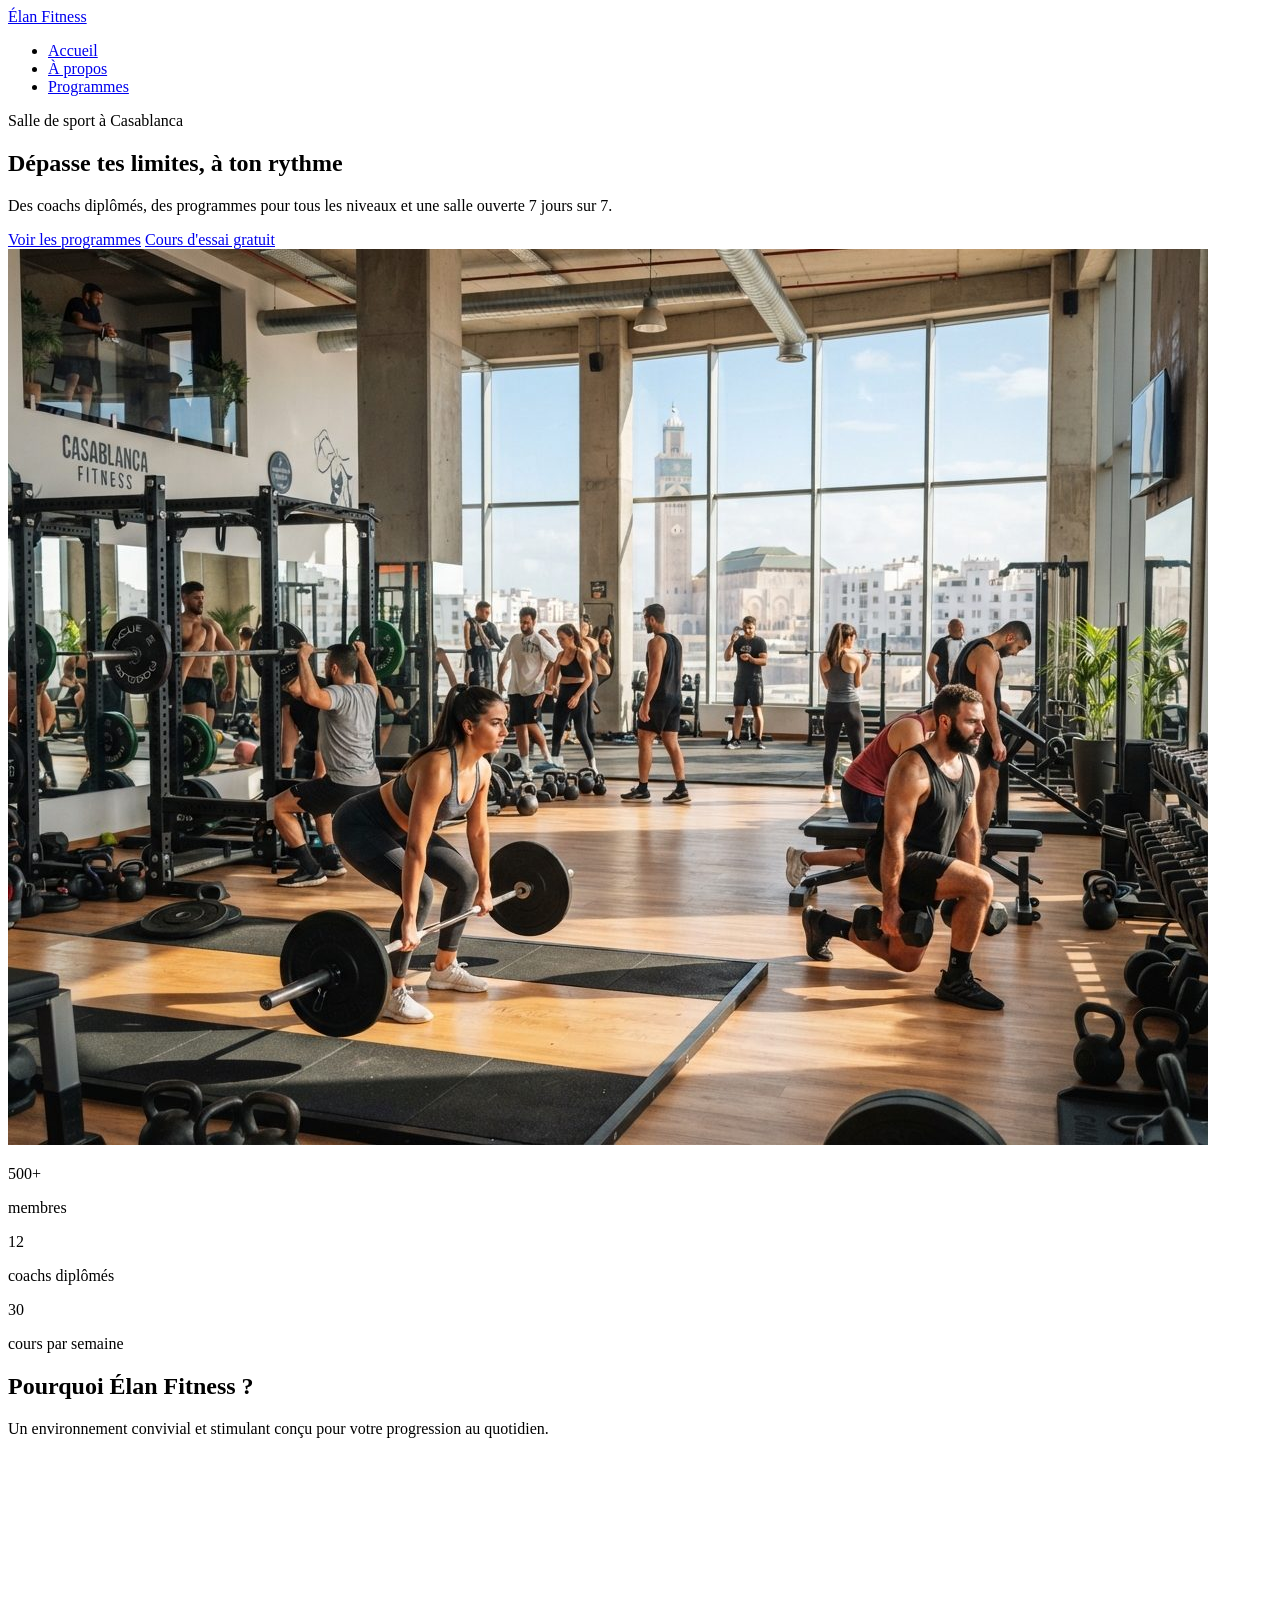
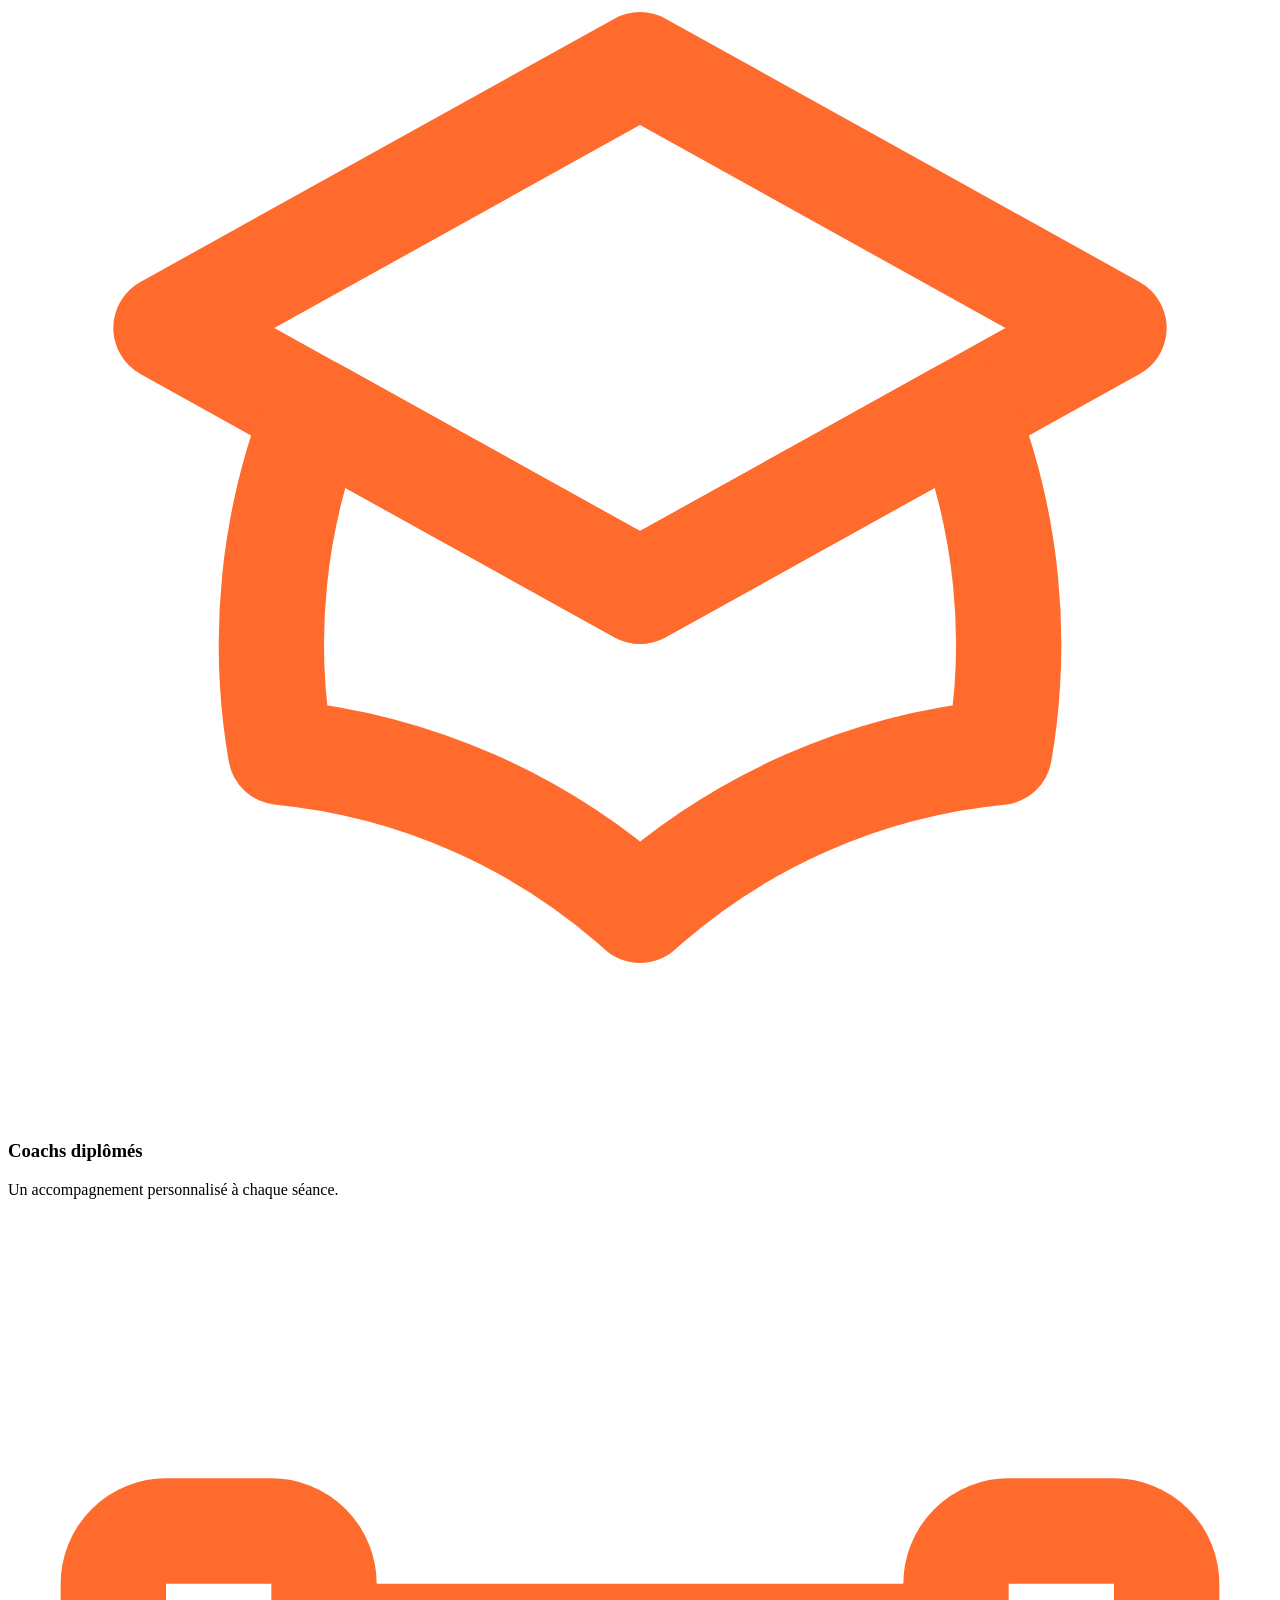
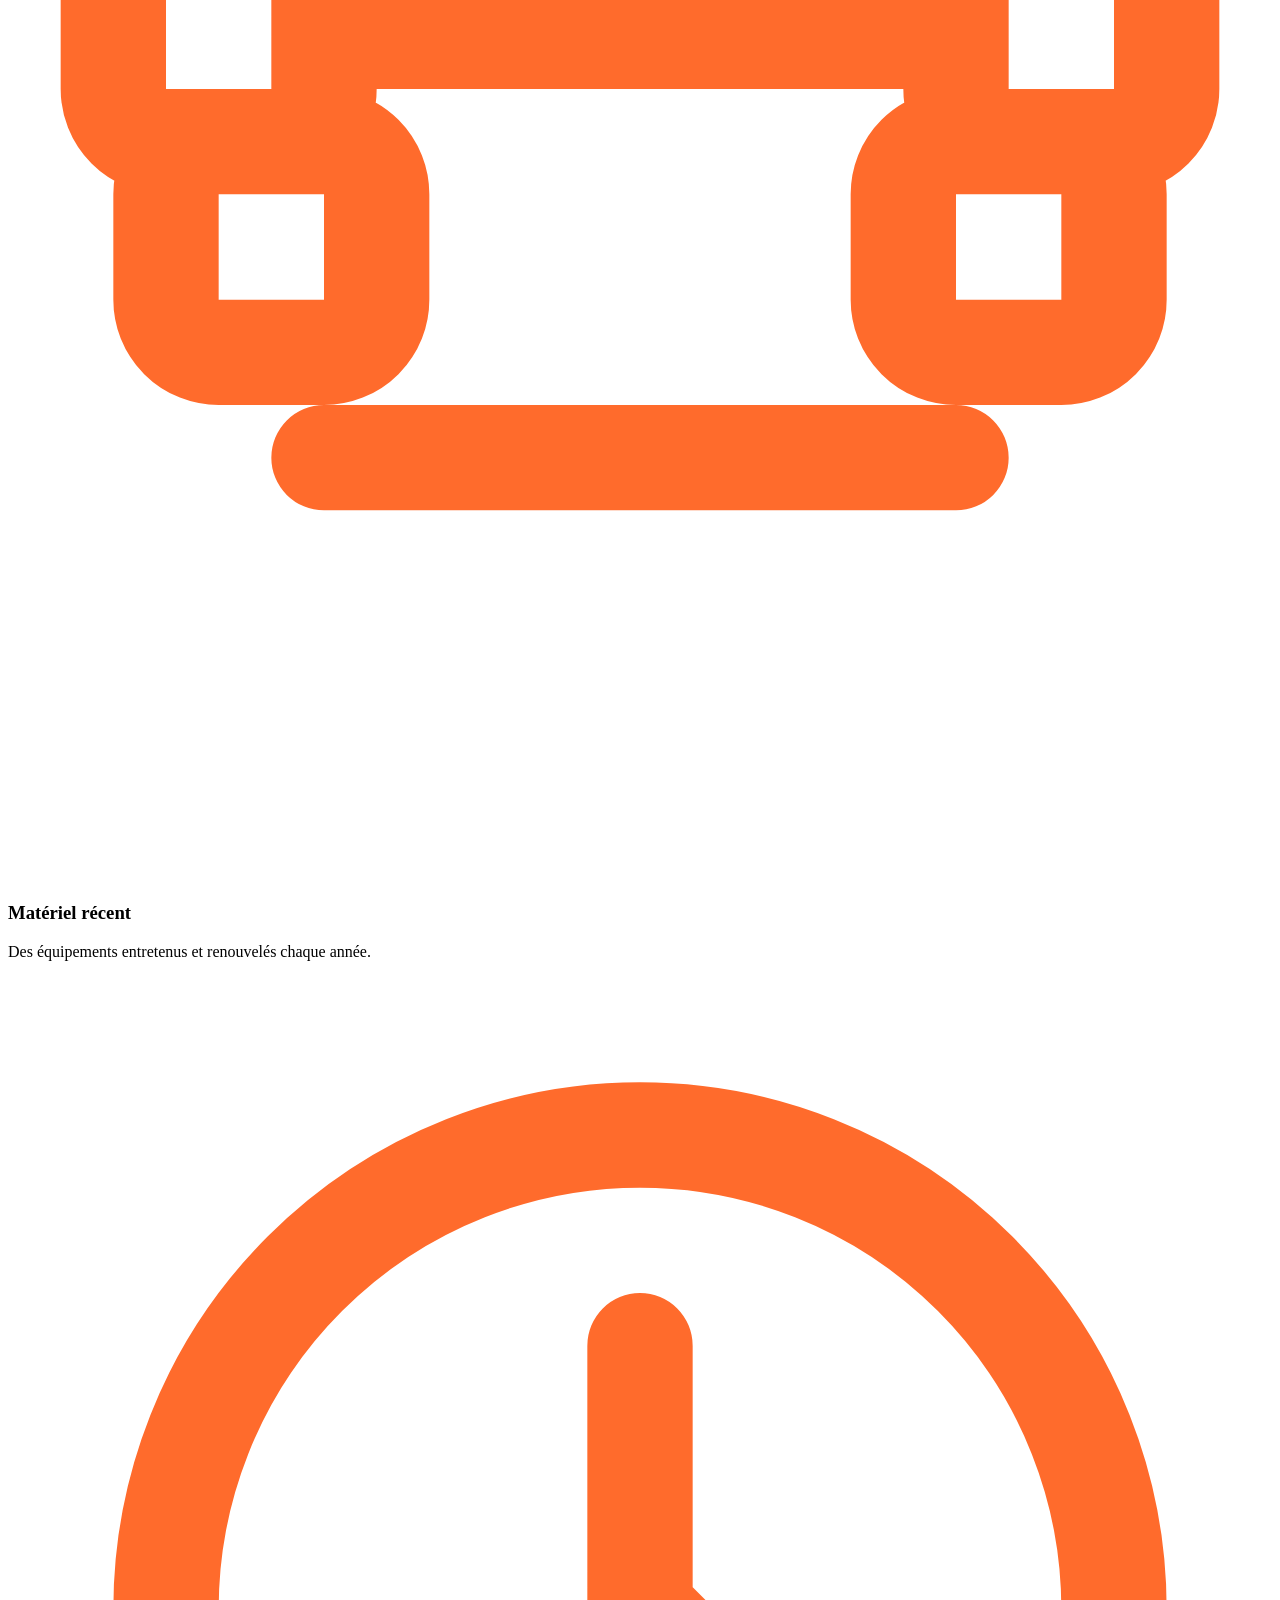
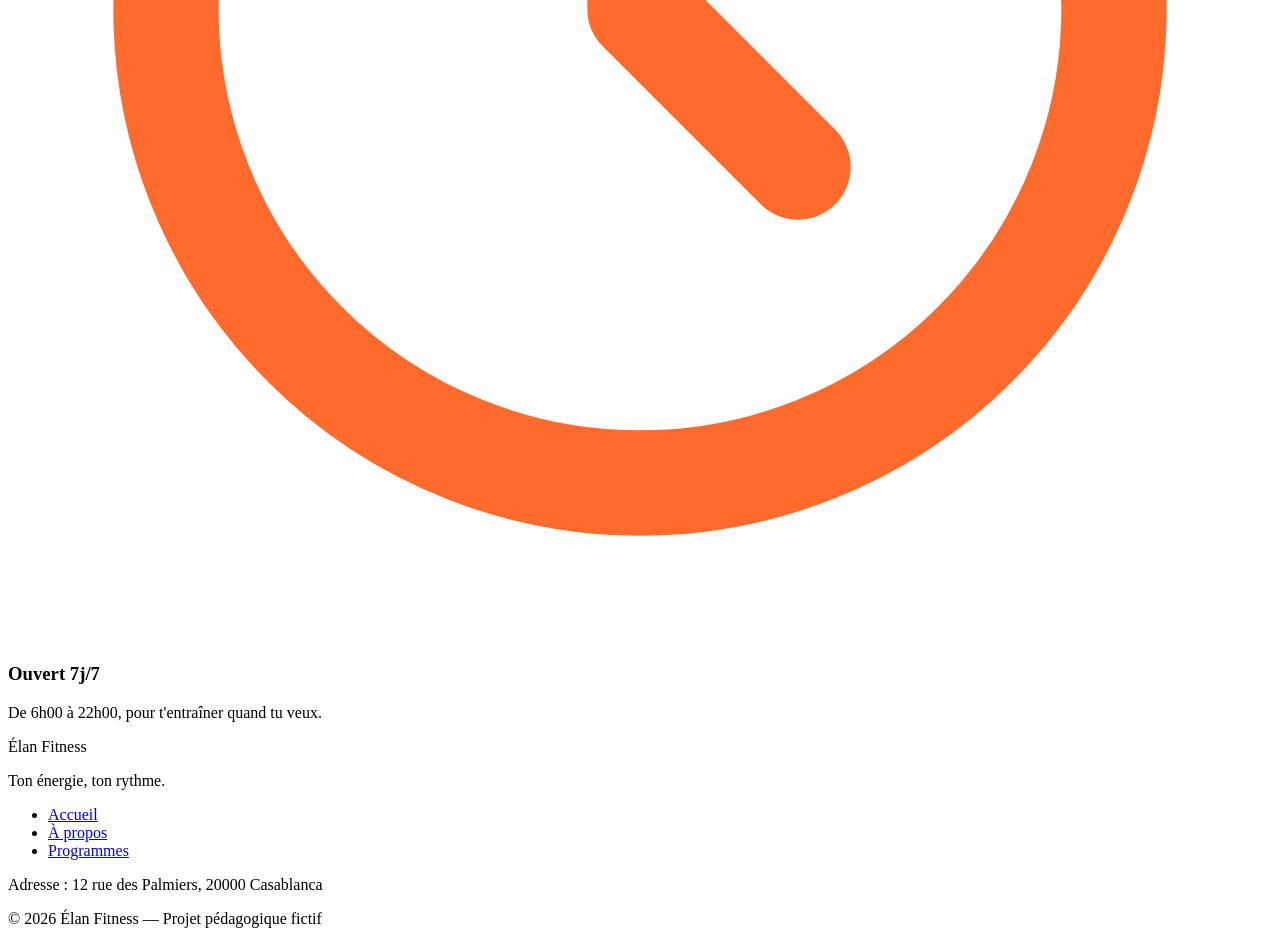
==== index.html @ fd9875f3 "feat: page splitting" ====
<!DOCTYPE html>
<html lang="fr">
<head>
  <meta charset="UTF-8">
  <meta name="viewport" content="width=device-width, initial-scale=1">
  <meta name="description" content="Élan Fitness, salle de sport à Casablanca : musculation, yoga, cardio et boxe fitness avec des coachs diplômés. Réservez votre cours d'essai gratuit.">
  <title>Élan Fitness | Salle de sport à Casablanca</title>

  <link rel="preconnect" href="https://fonts.googleapis.com">
  <link rel="preconnect" href="https://fonts.gstatic.com" crossorigin>
  <link href="https://fonts.googleapis.com/css2?family=Inter:wght@400;500;600&family=Poppins:wght@600;700;800&display=swap" rel="stylesheet">

  <link rel="stylesheet" href="style.css">
</head>

<body>

  <header class="en-tete">
    <div class="conteneur en-tete-contenu">
      <a href="#accueil" class="logo">Élan Fitness</a>

      <nav aria-label="Navigation principale">
        <ul class="menu">
          <li><a href="index.html" class="lien-actif">Accueil</a></li>
          <li><a href="propos.html">À propos</a></li>
          <li><a href="programmes.html">Programmes</a></li>
        </ul>
      </nav>
    </div>
  </header>

  <main>

    <section id="accueil" class="hero">
      <div class="conteneur">

        <div class="hero-contenu">
          <div class="hero-texte">
            <p class="sur-titre">Salle de sport à Casablanca</p>
            <h1>Dépasse tes limites, à ton rythme</h1>
            <p class="hero-description">
              Des coachs diplômés, des programmes pour tous les niveaux et une salle ouverte 7 jours sur 7.
            </p>
            <div class="boutons">
              <a href="#programmes" class="bouton bouton-principal">Voir les programmes</a>
              <a href="#contact" class="bouton bouton-secondaire">Cours d'essai gratuit</a>
            </div>
          </div>

          <img class="hero-image" src="img/hero.jpg" alt="Des personnes s'entraînent dans une salle de sport lumineuse à Casablanca">
        </div>

        <div class="chiffres">
          <div class="chiffre">
            <p class="chiffre-nombre">500+</p>
            <p>membres</p>
          </div>
          <div class="chiffre">
            <p class="chiffre-nombre">12</p>
            <p>coachs diplômés</p>
          </div>
          <div class="chiffre">
            <p class="chiffre-nombre">30</p>
            <p>cours par semaine</p>
          </div>
        </div>

      </div>
    </section>

    <section class="section section-blanche">
      <div class="conteneur">

        <div class="section-titre">
          <h2>Pourquoi Élan Fitness ?</h2>
          <p>Un environnement convivial et stimulant conçu pour votre progression au quotidien.</p>
        </div>

        <div class="cartes">
          <article class="carte carte-avantage">
            <div class="icone"><img src="img/icone-coach.svg" alt=""></div>
            <h3>Coachs diplômés</h3>
            <p>Un accompagnement personnalisé à chaque séance.</p>
          </article>

          <article class="carte carte-avantage">
            <div class="icone"><img src="img/icone-materiel.svg" alt=""></div>
            <h3>Matériel récent</h3>
            <p>Des équipements entretenus et renouvelés chaque année.</p>
          </article>

          <article class="carte carte-avantage">
            <div class="icone"><img src="img/icone-horloge.svg" alt=""></div>
            <h3>Ouvert 7j/7</h3>
            <p>De 6h00 à 22h00, pour t'entraîner quand tu veux.</p>
          </article>
        </div>

      </div>
    </section>
  </main>

  <footer class="pied-de-page">
    <div class="conteneur">

      <div class="pied-haut">
        <div>
          <p class="logo logo-clair">Élan Fitness</p>
          <p class="slogan">Ton énergie, ton rythme.</p>
        </div>

        <nav aria-label="Navigation du pied de page">
          <ul class="menu menu-pied">
            <li><a href="index.html">Accueil</a></li>
            <li><a href="propos.html">À propos</a></li>
            <li><a href="programmes.html">Programmes</a></li>
          </ul>
        </nav>
      </div>

      <div class="pied-bas">
        <p>Adresse : 12 rue des Palmiers, 20000 Casablanca</p>
        <p>&copy; 2026 Élan Fitness — Projet pédagogique fictif</p>
      </div>

    </div>
  </footer>

</body>
</html>
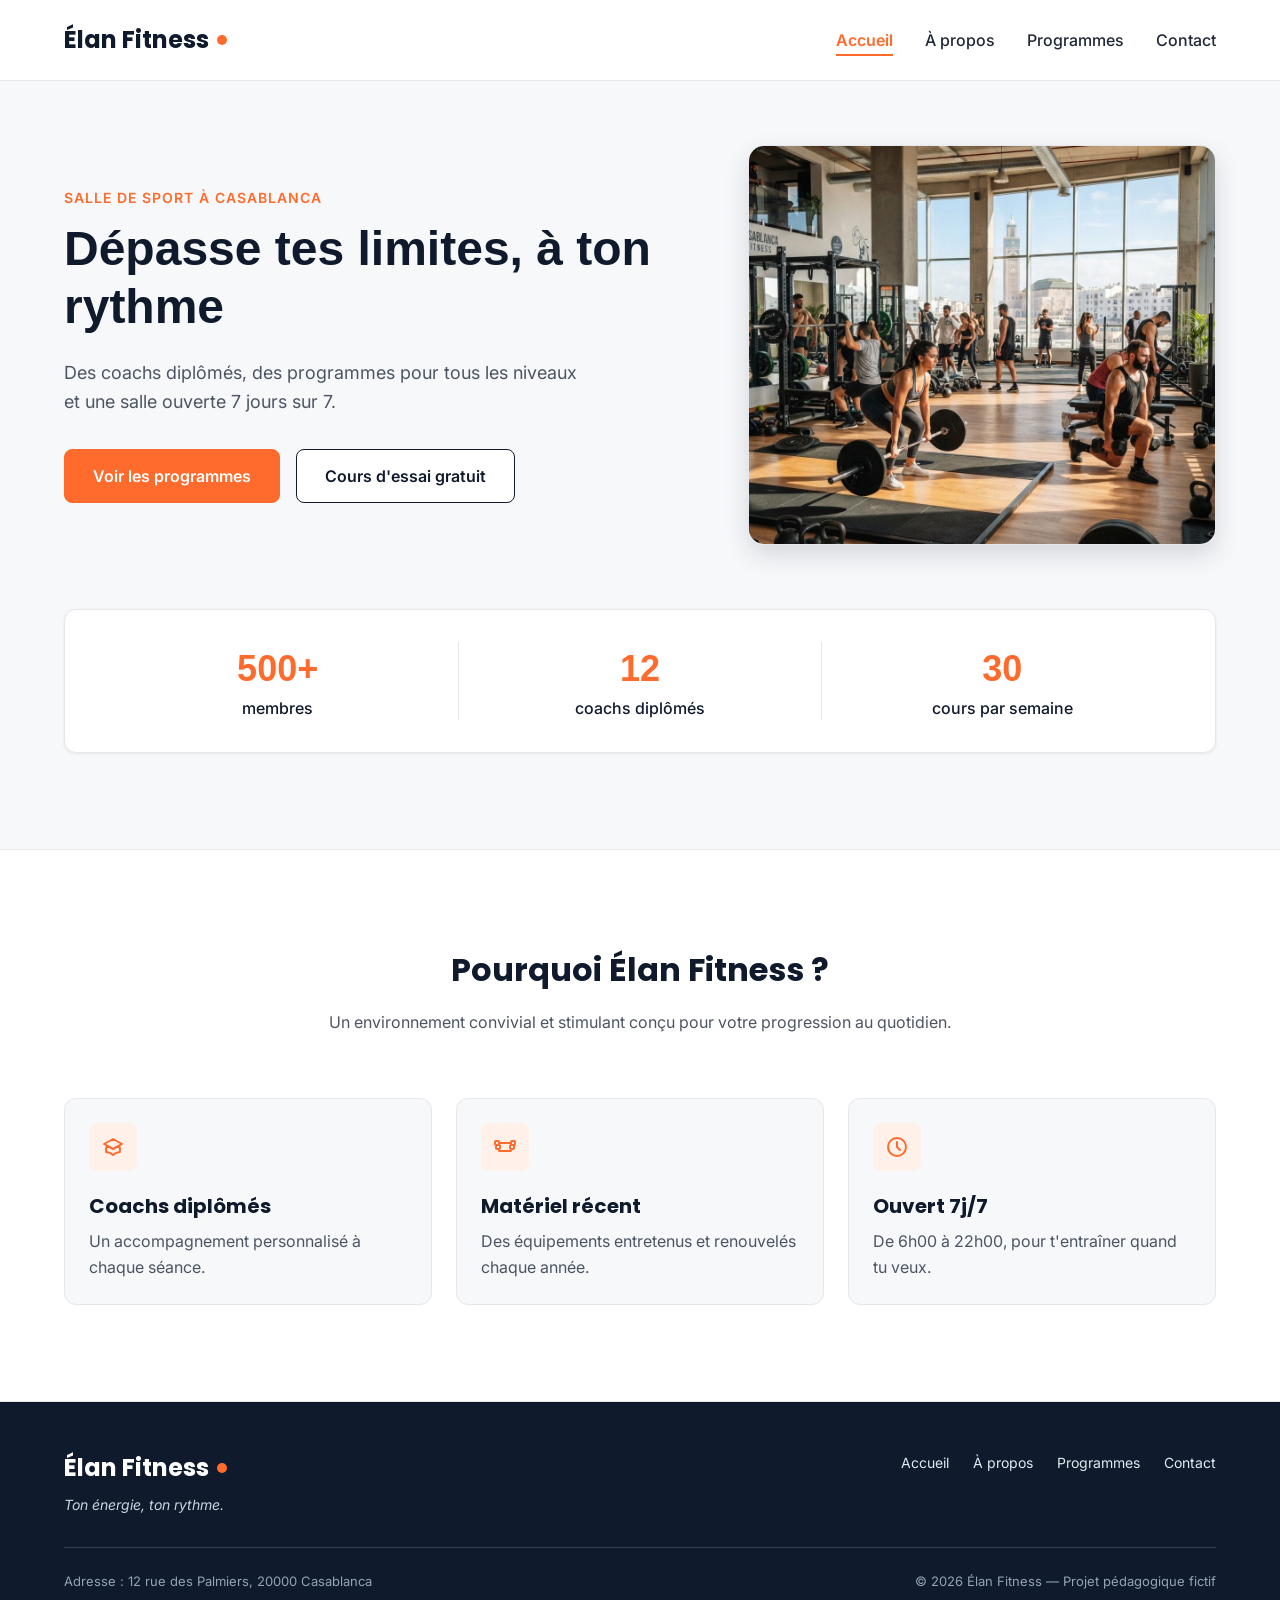
==== commit 59f6d5b7: "feat: Add section contact us" ====
--- a/index.html
+++ b/index.html
@@ -17,13 +17,14 @@
 
   <header class="en-tete">
     <div class="conteneur en-tete-contenu">
-      <a href="#accueil" class="logo">Élan Fitness</a>
+      <a href="index.html" class="logo">Élan Fitness</a>
 
       <nav aria-label="Navigation principale">
         <ul class="menu">
           <li><a href="index.html" class="lien-actif">Accueil</a></li>
           <li><a href="propos.html">À propos</a></li>
           <li><a href="programmes.html">Programmes</a></li>
+          <li><a href="contact.html">Contact</a></li>
         </ul>
       </nav>
     </div>
@@ -42,8 +43,8 @@
               Des coachs diplômés, des programmes pour tous les niveaux et une salle ouverte 7 jours sur 7.
             </p>
             <div class="boutons">
-              <a href="#programmes" class="bouton bouton-principal">Voir les programmes</a>
-              <a href="#contact" class="bouton bouton-secondaire">Cours d'essai gratuit</a>
+              <a href="programmes.html" class="bouton bouton-principal">Voir les programmes</a>
+              <a href="contact.html" class="bouton bouton-secondaire">Cours d'essai gratuit</a>
             </div>
           </div>
 
@@ -114,6 +115,7 @@
             <li><a href="index.html">Accueil</a></li>
             <li><a href="propos.html">À propos</a></li>
             <li><a href="programmes.html">Programmes</a></li>
+            <li><a href="contact.html">Contact</a></li>
           </ul>
         </nav>
       </div>
--- a/style.css
+++ b/style.css
@@ -0,0 +1,635 @@
+* {
+  box-sizing: border-box;
+  margin: 0;
+  padding: 0;
+}
+
+html {
+  scroll-behavior: smooth;
+}
+
+body {
+  font-family: 'Inter', Arial, sans-serif;
+  font-size: 16px;
+  line-height: 1.5;
+  color: #1F2937;
+  background-color: #F7F8FA;
+}
+
+h1, h2, h3, h4 {
+  font-family: 'Poppins', Arial, sans-serif;
+  color: #0F1B2D;
+}
+
+a {
+  color: inherit;
+  text-decoration: none;
+}
+
+ul {
+  list-style: none;
+}
+
+img {
+  display: block;
+  max-width: 100%;
+}
+
+a:focus-visible,
+button:focus-visible {
+  outline: 3px solid #FF6B2C;
+  outline-offset: 2px;
+}
+
+.conteneur {
+  width: 100%;
+  max-width: 1200px;
+  margin: 0 auto;
+  padding: 0 24px;
+}
+
+.section {
+  padding: 96px 0;
+}
+
+.section-blanche {
+  background-color: #FFFFFF;
+  border-top: 1px solid #E5E7EB;
+  border-bottom: 1px solid #E5E7EB;
+}
+
+.section-titre {
+  max-width: 640px;
+  margin: 0 auto 64px;
+  text-align: center;
+}
+
+.section-titre h2 {
+  font-size: 32px;
+  margin-bottom: 16px;
+}
+
+.section-titre h3 {
+  font-size: 26px;
+  margin-bottom: 12px;
+}
+
+.section-titre p {
+  color: #4B5563;
+}
+
+.sur-titre {
+  font-size: 14px;
+  font-weight: 600;
+  color: #FF6B2C;
+  text-transform: uppercase;
+  letter-spacing: 1px;
+  margin-bottom: 12px;
+}
+
+.bouton {
+  display: inline-block;
+  padding: 14px 28px;
+  border-radius: 8px;
+  font-size: 16px;
+  font-weight: 600;
+  text-align: center;
+  cursor: pointer;
+}
+
+.bouton-principal {
+  background-color: #FF6B2C;
+  border: 1px solid #FF6B2C;
+  color: #FFFFFF;
+}
+
+.bouton-principal:hover {
+  background-color: #F05817;
+}
+
+.bouton-secondaire {
+  background-color: #FFFFFF;
+  border: 1px solid #0F1B2D;
+  color: #0F1B2D;
+}
+
+.bouton-secondaire:hover {
+  background-color: #F3F4F6;
+}
+
+.cartes {
+  display: flex;
+  gap: 24px;
+}
+
+.carte {
+  flex: 1;
+  background-color: #FFFFFF;
+  border: 1px solid #E5E7EB;
+  border-radius: 12px;
+  box-shadow: 0 1px 3px rgba(15, 27, 45, 0.08);
+}
+
+.icone {
+  width: 48px;
+  height: 48px;
+  background-color: #FFF0EA;
+  border-radius: 8px;
+  display: flex;
+  align-items: center;
+  justify-content: center;
+}
+
+.icone img {
+  width: 24px;
+  height: 24px;
+}
+
+.icone-petite {
+  width: 32px;
+  height: 32px;
+  border-radius: 50%;
+}
+
+.icone-petite img {
+  width: 16px;
+  height: 16px;
+}
+
+.en-tete {
+  position: sticky;
+  top: 0;
+  z-index: 10;
+  background-color: #FFFFFF;
+  border-bottom: 1px solid #E5E7EB;
+}
+
+.en-tete-contenu {
+  height: 80px;
+  display: flex;
+  align-items: center;
+  justify-content: space-between;
+}
+
+.logo {
+  display: flex;
+  align-items: center;
+  font-family: 'Poppins', Arial, sans-serif;
+  font-size: 24px;
+  font-weight: 700;
+  color: #0F1B2D;
+}
+
+.logo::after {
+  content: "";
+  width: 10px;
+  height: 10px;
+  margin-left: 8px;
+  background-color: #FF6B2C;
+  border-radius: 50%;
+}
+
+.menu {
+  display: flex;
+  gap: 32px;
+}
+
+.menu a {
+  font-weight: 500;
+  padding-bottom: 4px;
+  border-bottom: 2px solid transparent;
+}
+
+.menu a:hover {
+  color: #FF6B2C;
+}
+
+.menu .lien-actif {
+  color: #FF6B2C;
+  font-weight: 600;
+  border-bottom-color: #FF6B2C;
+}
+
+.hero {
+  padding: 64px 0 96px;
+}
+
+.hero-contenu {
+  display: flex;
+  align-items: center;
+  gap: 32px;
+}
+
+.hero-texte {
+  flex: 7;
+}
+
+.hero-texte h1 {
+  font-size: 48px;
+  font-weight: 800;
+  line-height: 1.2;
+  margin-bottom: 24px;
+}
+
+.hero-description {
+  max-width: 520px;
+  font-size: 18px;
+  line-height: 1.6;
+  color: #4B5563;
+  margin-bottom: 32px;
+}
+
+.boutons {
+  display: flex;
+  flex-wrap: wrap;
+  gap: 16px;
+}
+
+.hero-image {
+  flex: 5;
+  min-width: 0;
+  height: 400px;
+  object-fit: cover;
+  border-radius: 16px;
+  border: 1px solid #E5E7EB;
+  box-shadow: 0 10px 25px rgba(15, 27, 45, 0.15);
+}
+
+.chiffres {
+  display: flex;
+  margin-top: 64px;
+  padding: 32px;
+  background-color: #FFFFFF;
+  border: 1px solid #E5E7EB;
+  border-radius: 12px;
+  box-shadow: 0 1px 3px rgba(15, 27, 45, 0.08);
+}
+
+.chiffre {
+  flex: 1;
+  text-align: center;
+  font-weight: 500;
+  color: #0F1B2D;
+}
+
+.chiffre + .chiffre {
+  border-left: 1px solid #E5E7EB;
+}
+
+.chiffre-nombre {
+  font-family: 'Poppins', Arial, sans-serif;
+  font-size: 36px;
+  font-weight: 800;
+  color: #FF6B2C;
+}
+
+.carte-avantage {
+  padding: 24px;
+  background-color: #F7F8FA;
+  box-shadow: none;
+}
+
+.carte-avantage .icone {
+  margin-bottom: 20px;
+}
+
+.carte-avantage h3 {
+  font-size: 20px;
+  margin-bottom: 8px;
+}
+
+.carte-avantage p {
+  color: #4B5563;
+  line-height: 1.6;
+}
+
+.apropos-contenu {
+  display: flex;
+  align-items: center;
+  gap: 64px;
+}
+
+.apropos-texte {
+  flex: 7;
+}
+
+.apropos-texte h2 {
+  font-size: 36px;
+  line-height: 1.2;
+  margin-bottom: 20px;
+}
+
+.apropos-texte p {
+  color: #4B5563;
+  line-height: 1.7;
+  margin-bottom: 16px;
+}
+
+.valeurs {
+  display: flex;
+  gap: 16px;
+  margin-top: 32px;
+}
+
+.valeur {
+  flex: 1;
+  display: flex;
+  align-items: center;
+  gap: 12px;
+  padding: 12px 16px;
+  background-color: #FFFFFF;
+  border: 1px solid #E5E7EB;
+  border-radius: 12px;
+  font-family: 'Poppins', Arial, sans-serif;
+  font-size: 14px;
+  font-weight: 600;
+  color: #0F1B2D;
+}
+
+.apropos-image {
+  flex: 5;
+  min-width: 0;
+  height: 360px;
+  object-fit: cover;
+  border-radius: 16px;
+  box-shadow: 0 10px 25px rgba(15, 27, 45, 0.15);
+}
+
+.carte-programme {
+  display: flex;
+  flex-direction: column;
+  overflow: hidden;
+}
+
+.carte-programme > img {
+  width: 100%;
+  height: 200px;
+  object-fit: cover;
+}
+
+.programme-corps {
+  flex: 1;
+  display: flex;
+  flex-direction: column;
+  padding: 20px;
+}
+
+.programme-corps h3 {
+  font-size: 20px;
+  margin-bottom: 8px;
+}
+
+.programme-corps p {
+  font-size: 15px;
+  color: #4B5563;
+}
+
+.etiquette {
+  align-self: flex-start;
+  padding: 4px 10px;
+  margin-bottom: 12px;
+  border-radius: 6px;
+  font-size: 12px;
+  font-weight: 600;
+}
+
+.etiquette-orange {
+  background-color: #FFEDE5;
+  color: #C2410C;
+}
+
+.etiquette-bleue {
+  background-color: #DBEAFE;
+  color: #1D4ED8;
+}
+
+.etiquette-verte {
+  background-color: #D1FAE5;
+  color: #047857;
+}
+
+.programme-corps .duree {
+  display: flex;
+  align-items: center;
+  gap: 8px;
+  margin-top: auto;
+  padding-top: 16px;
+  border-top: 1px solid #E5E7EB;
+  font-size: 13px;
+  font-weight: 600;
+  color: #0F1B2D;
+}
+
+.programme-corps h3 + p {
+  margin-bottom: 16px;
+}
+
+.duree img {
+  width: 16px;
+  height: 16px;
+}
+
+.formules {
+  margin-top: 96px;
+}
+
+.formule {
+  position: relative;
+  display: flex;
+  flex-direction: column;
+  padding: 28px;
+}
+
+.formule h4 {
+  font-size: 20px;
+}
+
+.prix {
+  margin: 8px 0 16px;
+  font-family: 'Poppins', Arial, sans-serif;
+  font-size: 30px;
+  font-weight: 800;
+  color: #FF6B2C;
+}
+
+.prix span {
+  font-family: 'Inter', Arial, sans-serif;
+  font-size: 16px;
+  font-weight: 500;
+  color: #4B5563;
+}
+
+.prix-note {
+  margin: -8px 0 16px;
+  font-size: 13px;
+  color: #4B5563;
+}
+
+.formule-liste {
+  flex: 1;
+  margin-bottom: 24px;
+}
+
+.formule-liste li {
+  padding-left: 28px;
+  margin-bottom: 12px;
+  font-size: 15px;
+  background-image: url('img/icone-check.svg');
+  background-repeat: no-repeat;
+  background-position: left center;
+  background-size: 16px;
+}
+
+.formule .bouton {
+  display: block;
+}
+
+.formule-populaire {
+  border: 2px solid #FF6B2C;
+  box-shadow: 0 10px 25px rgba(255, 107, 44, 0.2);
+}
+
+.badge-populaire {
+  position: absolute;
+  top: -14px;
+  left: 50%;
+  transform: translateX(-50%);
+  padding: 4px 14px;
+  background-color: #FF6B2C;
+  border-radius: 999px;
+  font-size: 12px;
+  font-weight: 700;
+  text-transform: uppercase;
+  color: #FFFFFF;
+}
+
+.pied-de-page {
+  padding: 48px 0 32px;
+  background-color: #0F1B2D;
+  color: #FFFFFF;
+}
+
+.pied-haut {
+  display: flex;
+  justify-content: space-between;
+  align-items: flex-start;
+  padding-bottom: 32px;
+  border-bottom: 1px solid rgba(255, 255, 255, 0.15);
+}
+
+.logo-clair {
+  color: #FFFFFF;
+}
+
+.slogan {
+  margin-top: 8px;
+  font-size: 14px;
+  font-style: italic;
+  color: #CBD5E1;
+}
+
+.menu-pied {
+  gap: 24px;
+}
+
+.menu-pied a {
+  font-size: 14px;
+  font-weight: 400;
+  color: #E2E8F0;
+}
+
+.pied-bas {
+  display: flex;
+  justify-content: space-between;
+  margin-top: 24px;
+  font-size: 13px;
+  color: #94A3B8;
+}
+
+.contact {
+  text-align: center;
+}
+
+.section-contact {
+  display: flex;
+  justify-content: space-around;
+  margin-top: 30px;
+}
+
+.social {
+  margin-bottom: 20px;
+}
+
+.contact-list {
+  display: flex;
+  flex-direction: column;
+  gap: 10px;
+}
+
+.contact-list li:hover {
+  color: #FF6B2C;
+}
+
+.form {
+  background-color: #C2410C;
+  width: 500px;
+  height: auto;
+  padding: 30px 20px;
+  display: flex;
+  flex-direction: column;
+  gap: 20px;
+  border-radius: 15px;
+  box-shadow: 0 0 10px black;
+}
+
+.column {
+  display: flex;
+  flex-direction: column;
+  gap: 5px;
+}
+
+.column label {
+  color: white;
+}
+
+.column input {
+  padding: 10px;
+  height: 40px;
+  border-radius: 10px;
+  outline: none;
+  border: none;
+  font-weight: 400;
+}
+
+.column input:focus {
+  border: 2px solid rgb(36, 33, 33);
+}
+
+.column textarea {
+  padding: 10px;
+  height: 40px;
+  border-radius: 10px;
+  outline: none;
+  border: none;
+  font-weight: 400;
+}
+
+.column textarea:focus {
+  border: 2px solid rgb(36, 33, 33);
+}
+
+.form button {
+  background-color: rgb(12, 12, 49);
+  height: 50px;
+  color: white;
+  border: none;
+  border-radius: 10px;
+  cursor: pointer;
+  font-size: 1.1rem;
+  font-weight: 500;
+}
+
+.form button:hover {
+  background-color: rgb(255, 255, 255);
+  color: black;
+}
